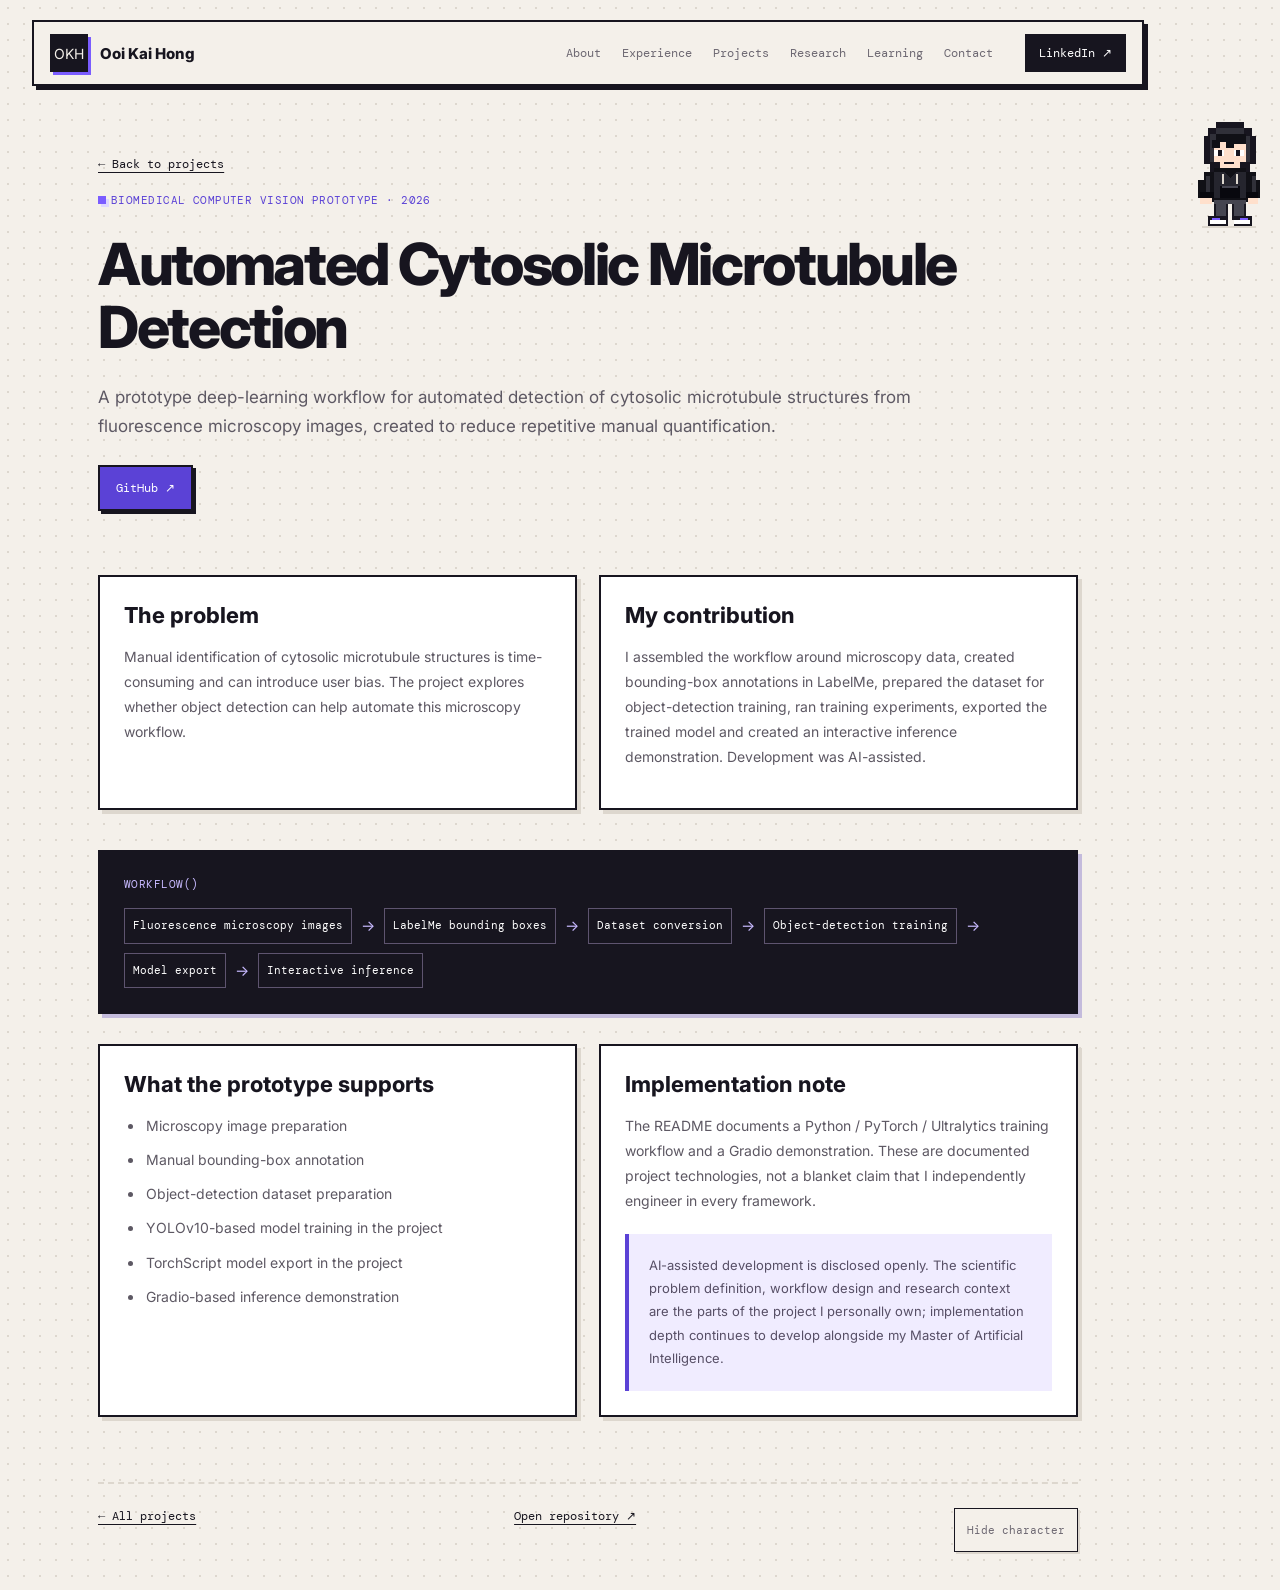
==== projects/automated-cytosolic-microtubule.html @ 11582b39 "Redesign portfolio as pixel RPG with interactive hoodie companion Keep readable typography and origi" ====
<!doctype html>
<html lang="en">
<head>
<meta charset="utf-8"><meta name="viewport" content="width=device-width, initial-scale=1">
<meta name="description" content="Automated Cytosolic Microtubule Detection — Ooi Kai Hong project page.">
<title>Automated Cytosolic Microtubule Detection — Ooi Kai Hong</title>
<link rel="icon" href="../assets/favicon.svg" type="image/svg+xml">
<link rel="preconnect" href="https://fonts.googleapis.com"><link rel="preconnect" href="https://fonts.gstatic.com" crossorigin>
<link href="https://fonts.googleapis.com/css2?family=DM+Mono:wght@400;500&amp;family=Inter:wght@400;500;600;700;800&amp;display=swap" rel="stylesheet">
<link rel="stylesheet" href="../styles.css?v=rpg-1">
<link rel="stylesheet" href="../assets/companion.css?v=4">
</head>
<body>
<a class="skip-link" href="#main-content">Skip to content</a>
<div class="site-shell">
<header class="topbar" id="top">
<a class="brand interactive" href="../index.html#top"><span class="brand-mark">OKH</span><span class="brand-name">Ooi Kai Hong</span></a>
<button class="menu-toggle" type="button" aria-expanded="false" aria-controls="site-nav"><span aria-hidden="true">▤</span> Menu</button><nav id="site-nav" class="nav"><a href="../index.html#about">About</a><a href="../index.html#experience">Experience</a><a href="../index.html#projects">Projects</a><a href="../index.html#research">Research</a><a href="../index.html#learning">Learning</a><a href="../index.html#contact">Contact</a></nav>
<a class="topbar-cta interactive" href="https://www.linkedin.com/in/mk-990801" target="_blank" rel="noreferrer">LinkedIn ↗</a>
</header>
<main class="project-page" id="main-content">
<section class="detail-hero"><a class="back-link interactive" href="../index.html#projects">← Back to projects</a><div class="detail-kicker">Biomedical computer vision prototype · 2026</div><h1>Automated Cytosolic Microtubule Detection</h1><p class="detail-lede">A prototype deep-learning workflow for automated detection of cytosolic microtubule structures from fluorescence microscopy images, created to reduce repetitive manual quantification.</p><div class="detail-actions"><a class="btn btn-primary interactive" href="https://github.com/mansonmyr/Automated-cytosolic-microtubule-using-object-detection-ML" target="_blank" rel="noreferrer">GitHub ↗</a></div></section>
<section class="detail-grid">
<article class="detail-card"><h2>The problem</h2><p>Manual identification of cytosolic microtubule structures is time-consuming and can introduce user bias. The project explores whether object detection can help automate this microscopy workflow.</p></article>
<article class="detail-card"><h2>My contribution</h2><p>I assembled the workflow around microscopy data, created bounding-box annotations in LabelMe, prepared the dataset for object-detection training, ran training experiments, exported the trained model and created an interactive inference demonstration. Development was AI-assisted.</p></article>
</section>
<section class="flow-box"><div class="code-label">workflow()</div><div class="flow-row"><span>Fluorescence microscopy images</span><i>→</i><span>LabelMe bounding boxes</span><i>→</i><span>Dataset conversion</span><i>→</i><span>Object-detection training</span><i>→</i><span>Model export</span><i>→</i><span>Interactive inference</span></div></section>
<section class="detail-grid">
<article class="detail-card"><h2>What the prototype supports</h2><ul><li>Microscopy image preparation</li><li>Manual bounding-box annotation</li><li>Object-detection dataset preparation</li><li>YOLOv10-based model training in the project</li><li>TorchScript model export in the project</li><li>Gradio-based inference demonstration</li></ul></article>
<article class="detail-card"><h2>Implementation note</h2><p>The README documents a Python / PyTorch / Ultralytics training workflow and a Gradio demonstration. These are documented project technologies, not a blanket claim that I independently engineer in every framework.</p><div class="note-box">AI-assisted development is disclosed openly. The scientific problem definition, workflow design and research context are the parts of the project I personally own; implementation depth continues to develop alongside my Master of Artificial Intelligence.</div></article>
</section>
<div class="detail-footer"><a class="interactive" href="../index.html#projects">← All projects</a><a class="interactive" href="https://github.com/mansonmyr/Automated-cytosolic-microtubule-using-object-detection-ML" target="_blank" rel="noreferrer">Open repository ↗</a></div>
</main>
</div>
<script src="../script.js?v=rpg-1" defer></script><script src="../assets/companion.js?v=5" defer></script></body>
</html>
---- styles.css ----
:root{--bg:#f4f0ea;--card:#fff;--ink:#17151f;--muted:#6d6872;--line:#ddd7ce;--purple:#7a5cff;--purple-dark:#5b42d6;--mint:#d9f4d6;--orange:#ffe0cc;--blue:#dceaff;--lavender:#f0ecff;--mono:'DM Mono',monospace;--pixel:'Inter',system-ui,sans-serif;--shadow:5px 5px 0 var(--ink)}
*{box-sizing:border-box}html{scroll-behavior:smooth;scroll-padding-top:110px}body{margin:0;background:var(--bg);color:var(--ink);font:15px/1.7 'Inter',system-ui,sans-serif;background-image:radial-gradient(var(--line) .8px,transparent .8px);background-size:16px 16px}a{color:inherit;text-underline-offset:4px}button,a,summary{touch-action:manipulation}button{font:inherit;cursor:pointer}button:disabled{cursor:default}img,svg{max-width:100%}a:focus-visible,button:focus-visible,summary:focus-visible,[tabindex]:focus-visible{outline:3px solid var(--purple-dark);outline-offset:5px}::selection{background:#ded7ff;color:var(--ink)}
.site-shell{width:min(1180px,calc(100% - 64px));margin:auto}.skip-link{position:fixed;top:-100px;left:20px;z-index:100;background:var(--ink);color:#fff;padding:12px}.skip-link:focus{top:10px}
.topbar{position:sticky;top:16px;z-index:30;margin-top:20px;display:grid;grid-template-columns:1fr auto auto;align-items:center;gap:24px;padding:12px 16px;background:var(--bg);border:2px solid var(--ink);box-shadow:4px 4px 0 var(--ink)}
.brand{display:inline-flex;align-items:center;gap:12px;text-decoration:none;justify-self:start}.brand-mark{display:grid;place-items:center;width:38px;height:38px;background:var(--ink);color:var(--bg);font:14px var(--pixel);border:2px solid var(--ink);box-shadow:3px 3px 0 var(--purple)}.brand-name{font:600 19px var(--pixel)}
.nav{display:flex;align-items:center;gap:5px;font:12px var(--mono)}.nav a{text-decoration:none;padding:8px;color:var(--muted)}.nav a:hover,.nav a[aria-current=location]{background:var(--lavender);color:var(--purple-dark);box-shadow:inset 0 -3px var(--purple-dark)}.topbar-cta{padding:9px 12px;background:var(--ink);color:#fff;font:12px var(--mono);text-decoration:none;border:2px solid var(--ink)}.topbar-cta:hover{background:var(--purple-dark)}.menu-toggle{display:none}
.section-pad{padding:80px 0;border-bottom:2px dashed var(--line)}.hero{display:grid;grid-template-columns:1.2fr 1fr;gap:56px;padding:64px 0 60px;align-items:center;border:0}.eyebrow,.code-label,.section-kicker,.learning-state,.timeline-label,.detail-kicker{font:11px/1.6 var(--mono);letter-spacing:.04em;text-transform:uppercase}.eyebrow{color:var(--purple-dark);display:flex;align-items:center;gap:9px}.status-dot{display:inline-block;width:9px;height:9px;background:var(--purple);box-shadow:3px -3px 0 #ded7ff;flex-shrink:0}
h1,h2,h3{overflow-wrap:break-word}h1{font:600 clamp(34px,4.3vw,56px)/1.12 var(--pixel);letter-spacing:-.02em;margin:23px 0;max-width:900px}.accent{color:var(--purple-dark)}.hero-lede{font-size:16px;color:#5c5762;max-width:620px;margin:0}.hero-actions{display:flex;flex-wrap:wrap;gap:12px;margin-top:26px}.btn{display:inline-flex;align-items:center;justify-content:center;min-height:46px;padding:11px 16px;font:12px/1.4 var(--mono);border:2px solid var(--ink);box-shadow:3px 3px 0 var(--ink);text-decoration:none;background:var(--bg);transition:transform .12s,box-shadow .12s}.btn-primary{background:var(--purple-dark);color:#fff}.btn-secondary{background:var(--card)}.btn:hover{transform:translate(-2px,-2px);box-shadow:5px 5px 0 var(--ink)}.btn:active{transform:translate(2px,2px);box-shadow:1px 1px 0 var(--ink)}
.hero-proof{display:grid;grid-template-columns:repeat(3,1fr);gap:10px;margin-top:30px}.hero-proof>div{padding:12px 0;border-top:2px solid var(--ink)}.hero-proof strong,.hero-proof span{display:block}.hero-proof strong{font:600 28px var(--pixel);color:var(--purple-dark)}.hero-proof span{font:10px/1.6 var(--mono);color:var(--muted);margin-top:4px}
.hero-card{background:var(--ink);color:#fff;border:3px solid var(--ink);box-shadow:6px 6px 0 #bfb4ed;align-self:center}.scene-bar{display:flex;justify-content:space-between;padding:9px 12px;background:var(--ink);font:9px var(--mono);color:#eee9ff}.scene-bar span:last-child{color:var(--mint);letter-spacing:4px}.pixel-scene{background:var(--blue);border-bottom:3px solid var(--ink);line-height:0}.pixel-scene svg{display:block;width:100%;height:auto;max-height:275px;object-fit:cover;image-rendering:pixelated}.hero-card>.code-label{padding:18px 20px 0;color:#c8baff;font-size:10px}.hero-card h2{font:500 25px/1.15 var(--pixel);margin:7px 20px 18px}.mini-list{display:grid;grid-template-columns:1fr 1fr;gap:14px;padding:0 20px 20px}.mini-list>div{display:grid;grid-template-columns:22px 1fr;gap:2px 7px;border-top:1px solid #4f495d;padding-top:10px}.mini-list span{grid-row:span 2;color:#c8baff;font:10px var(--mono);padding-top:3px}.mini-list b{font-size:12px}.mini-list p{margin:3px 0 0;font-size:10px;line-height:1.6;color:#c5bece}
.chapter-map{display:grid;grid-template-columns:repeat(4,1fr);position:relative;border:2px solid var(--ink);background:var(--card);box-shadow:4px 4px 0 var(--line);padding-top:32px}.map-label{position:absolute;top:0;left:0;background:var(--ink);color:#fff;padding:5px 12px;font:10px var(--mono)}.chapter-map a{padding:15px 12px;font:12px var(--mono);text-decoration:none;border-right:1px solid var(--line)}.chapter-map a:last-child{border:0}.chapter-map a span{font:16px var(--pixel);margin-right:8px;color:var(--purple-dark)}.chapter-map a:hover{background:var(--lavender)}
.section-kicker{color:var(--purple-dark);display:inline-flex;align-items:center;gap:10px}.section-kicker:before,.detail-kicker:before{content:'';display:inline-block;width:8px;height:8px;background:var(--purple);box-shadow:3px 3px 0 #ded7ff;margin-right:5px}.section-heading-row{display:flex;justify-content:space-between;align-items:end;gap:32px;margin:18px 0 30px}.section-heading-row h2,.about-grid h2{font:600 clamp(28px,3.4vw,42px)/1.1 var(--pixel);margin:0;max-width:780px}.section-heading-row p,.about-copy p{color:var(--muted);font-size:15px;max-width:760px}.two-col{display:grid;grid-template-columns:.8fr 1.2fr;gap:64px;margin-top:25px}.about-copy p:first-child{margin-top:0}.about-copy{background:var(--bg)}.fact-row{display:grid;grid-template-columns:1fr 1fr;gap:18px;margin-top:24px}
.fact-card,.metric-card,.timeline-card,.project-card,.edu-card,.learning-card,.skill-card,.verify-card,.detail-card{border:2px solid var(--ink);border-radius:0;background:var(--card);box-shadow:4px 4px 0 var(--line)}.fact-card{padding:18px;text-decoration:none}.fact-card span{font:10px var(--mono);color:var(--muted)}.fact-card strong,.fact-card small{display:block}.fact-card strong{font:600 21px var(--pixel);margin-top:5px}.fact-card small{font-size:11px;color:var(--muted);margin-top:5px}.fact-card:hover{background:var(--lavender)}
.compact-grid{display:grid;grid-template-columns:repeat(4,1fr);gap:18px;padding:36px 0}.metric-card{padding:18px}.metric-card span{font:10px var(--mono);color:var(--purple-dark)}.metric-card strong{display:block;font:600 22px/1.1 var(--pixel);margin:10px 0}.metric-card p{font-size:12px;color:var(--muted);margin:0}
.scroll-rail{display:flex;gap:20px;overflow-x:auto;overflow-y:hidden;scrollbar-width:thin;scrollbar-color:var(--purple) var(--line);scroll-snap-type:x mandatory;padding:5px 4px 24px}.grab-rail{cursor:grab;touch-action:pan-x pan-y}.grab-rail.grabbing{cursor:grabbing;user-select:none;scroll-snap-type:none}.timeline-card{flex:0 0 min(365px,80vw);scroll-snap-align:start;min-height:310px;padding:23px;position:relative}.timeline-primary{background:var(--lavender)}.timeline-clinical{background:#eef8eb}.timeline-date{font:11px var(--mono);color:var(--muted)}.timeline-label{color:var(--purple-dark);margin-top:25px}.timeline-card h3{font:600 28px/1.15 var(--pixel);margin:8px 0}.timeline-card>strong{font-size:12px}.timeline-card p{font-size:13px;color:#5d5863}.mini-tags,.chip-row,.project-flow{display:flex;flex-wrap:wrap;align-items:center;gap:7px;margin-top:18px}.mini-tags span,.chip-row span,.project-flow span{font:10px/1.5 var(--mono);padding:5px 7px;border:1px solid var(--line);background:var(--bg);color:#5d5863}.project-flow i{font-style:normal;color:var(--purple-dark)}.rail-controls{display:flex;gap:10px}.rail-btn{width:44px;height:44px;background:var(--card);border:2px solid var(--ink);box-shadow:3px 3px 0 var(--ink);font:20px var(--mono)}.rail-btn:hover{background:var(--lavender)}
.project-grid{display:grid;grid-template-columns:repeat(2,minmax(0,1fr));gap:22px}.project-card{display:flex;flex-direction:column;text-decoration:none;padding:26px;min-height:300px;position:relative;transition:transform .15s,box-shadow .15s}.project-card:hover{transform:translate(-3px,-3px);box-shadow:7px 7px 0 var(--ink)}.project-card.featured{grid-column:1/-1;background:var(--lavender);min-height:280px;padding-right:190px}.project-top,.project-footer{display:flex;justify-content:space-between;align-items:center;gap:12px}.tag{display:inline-flex;padding:5px 8px;border:1px solid var(--ink);font:10px/1.4 var(--mono)}.tag-purple{background:#ded7ff}.tag-green{background:var(--mint)}.tag-orange{background:var(--orange)}.tag-blue{background:var(--blue)}.year{font:11px var(--mono);color:var(--muted)}.project-card h3{font:600 32px/1.05 var(--pixel);margin:20px 0 12px}.project-card p{font-size:14px;color:#5d5863;margin:0 0 8px;max-width:760px}.project-footer{margin-top:auto;padding-top:20px;border-top:1px dashed var(--ink);font:11px/1.6 var(--mono)}.project-footer span:last-child{color:var(--purple-dark)}.project-card .chip-row,.project-card .project-flow{margin-bottom:22px}.text-link{font:12px/1.5 var(--mono)}
.inventory-icon{width:44px;height:44px;position:relative;background:var(--blue);border:2px solid var(--ink);box-shadow:3px 3px 0 var(--ink);margin-bottom:18px}.featured .inventory-icon{position:absolute;width:110px;height:110px;right:36px;top:75px;background:var(--mint);box-shadow:6px 6px 0 var(--ink)}.inventory-icon i{position:absolute;inset:10px;background:var(--purple-dark);clip-path:polygon(0 0,50% 0,50% 25%,100% 25%,100% 75%,75% 75%,75% 100%,25% 100%,25% 75%,0 75%)}.featured .inventory-icon i{inset:24px;clip-path:polygon(40% 0,70% 0,70% 20%,55% 20%,55% 45%,75% 45%,75% 65%,60% 65%,60% 80%,100% 80%,100% 100%,0 100%,0 80%,30% 80%,40% 70%,40% 50%,25% 50%,25% 30%,40% 30%)}.icon-coin{background:var(--orange)}.icon-coin i{clip-path:polygon(25% 0,75% 0,75% 15%,100% 15%,100% 85%,75% 85%,75% 100%,25% 100%,25% 85%,0 85%,0 15%,25% 15%);background:var(--purple-dark)}.icon-grid i{clip-path:none;background:repeating-linear-gradient(0deg,var(--purple-dark) 0 5px,transparent 5px 8px),repeating-linear-gradient(90deg,var(--purple-dark) 0 5px,transparent 5px 8px)}.icon-flask{background:var(--mint)}.icon-flask i{clip-path:polygon(25% 0,75% 0,75% 15%,60% 15%,60% 45%,100% 80%,100% 100%,0 100%,0 80%,40% 45%,40% 15%,25% 15%)}
.research-grid{display:grid;grid-template-columns:.65fr 1.35fr;gap:26px}.research-rail{display:grid;gap:18px;align-content:start}.rail-card{background:var(--ink);color:#fff;padding:22px;border:2px solid var(--ink);box-shadow:4px 4px 0 #c4bbdc}.rail-card span{font:10px var(--mono);color:#c5bece}.rail-card strong{display:block;font:500 23px/1.15 var(--pixel);margin:12px 0}.rail-card p{font-size:12px;color:#c5bece}.pub-list{background:var(--card);border:2px solid var(--ink);box-shadow:4px 4px 0 var(--line);min-width:0}.pub{padding:22px;border-bottom:1px dashed var(--line)}.pub:last-child{border-bottom:0}.pub span{font:10px/1.6 var(--mono);color:var(--purple-dark)}.pub h3{font:600 19px/1.35 'Inter',sans-serif;margin:10px 0}.pub p{font-size:12px;color:var(--muted);overflow-wrap:anywhere}.pub-link{display:inline-block;margin-top:12px;font:11px var(--mono)}.pub-more summary{padding:18px 22px;font:12px var(--mono);border-top:2px solid var(--ink);cursor:pointer;background:var(--lavender)}.pub.compact h3{font-size:16px}
.education-grid{display:grid;grid-template-columns:repeat(2,minmax(0,1fr));gap:22px}.edu-card{padding:23px;min-height:225px}.edu-card.current{background:var(--lavender)}.edu-card h3{font:600 28px/1.15 var(--pixel);margin:20px 0 8px}.edu-card p,.edu-card small{font-size:12px;color:var(--muted)}.edu-card strong{display:block;font:12px var(--mono);margin:20px 0 8px}.edu-card small{display:block;line-height:1.7}
.learning-grid,.skills-grid{display:grid;grid-template-columns:repeat(2,minmax(0,1fr));gap:20px}.learning-card,.skill-card{padding:22px}.featured-learning{grid-column:1/-1;background:var(--ink);color:#fff}.learning-state{color:var(--purple-dark)}.featured-learning .learning-state{color:#c8baff}.learning-card h3{font:600 25px/1.2 var(--pixel);margin:10px 0 6px}.learning-card p{font-size:12px;color:var(--muted);margin:0}.learning-meta{font-size:12px;color:#5d5863;margin-top:12px}.featured-learning p,.featured-learning .learning-meta{color:#c5bece}.learning-link{font-weight:600;display:inline-block}.learning-note{margin-top:24px;padding:18px;background:var(--lavender);border-left:4px solid var(--purple-dark);font-size:12px}.skill-level{display:inline-block;border:1px solid var(--ink);padding:5px 7px;font:10px var(--mono)}.established{background:var(--mint)}.developing{background:#ded7ff}.project{background:var(--orange)}.skill-card:last-child{grid-column:1/-1}.skill-card h3{font:600 26px/1.2 var(--pixel);margin:14px 0 10px}.skill-card p{font-size:13px;color:#5d5863;margin:0}
.verify-grid{display:grid;grid-template-columns:repeat(3,minmax(0,1fr));gap:22px}.verify-card{padding:24px;text-decoration:none}.verify-card span{font:10px var(--mono);color:var(--muted)}.verify-card strong{display:block;font:600 26px var(--pixel);margin-top:12px}.verify-card p{font-size:12px;color:var(--muted);margin:8px 0 0}.verify-card:hover{background:var(--lavender)}
.contact-card{padding:40px;background:var(--mint);border:3px solid var(--ink);box-shadow:6px 6px 0 var(--ink)}.contact-card h2{font:600 clamp(32px,4vw,52px)/1.1 var(--pixel);margin:16px 0}.contact-card>p{max-width:760px;color:#44574a}.contact-meta{display:flex;flex-wrap:wrap;gap:10px 22px;font:11px/1.6 var(--mono);margin-top:28px;color:#44574a}.footer{display:flex;justify-content:space-between;gap:20px;padding:28px 0 40px;font:11px/1.6 var(--mono);color:var(--muted)}
.project-page{max-width:980px;margin:auto}.detail-hero{padding:64px 0 36px}.back-link{display:inline-block;margin-bottom:20px;font:12px var(--mono)}.detail-kicker{color:var(--purple-dark)}.detail-hero h1{font-size:clamp(32px,5.3vw,60px)}.detail-lede{font-size:17px;color:#5d5863;max-width:850px}.detail-actions{display:flex;flex-wrap:wrap;gap:14px;margin-top:24px}.detail-grid{display:grid;grid-template-columns:repeat(2,minmax(0,1fr));gap:22px;margin:28px 0}.detail-card{padding:24px;margin-bottom:10px;min-width:0}.detail-card h2{font:600 28px/1.15 var(--pixel);margin:0 0 14px}.detail-card h3{font:600 24px/1.2 var(--pixel);margin:0 0 12px}.detail-card p,.detail-card li{font-size:14px;color:#5d5863;line-height:1.8}.detail-card ul{margin:0;padding-left:20px}.detail-card li{padding-left:2px;margin-bottom:9px}.flow-box{margin:30px 0;padding:24px;background:var(--ink);color:#fff;border:2px solid var(--ink);box-shadow:4px 4px 0 #c4bbdc}.flow-box .code-label{color:#c8baff}.flow-row{display:flex;flex-wrap:wrap;align-items:center;gap:9px;margin-top:15px}.flow-row span{padding:8px;border:1px solid #5e546f;font:11px/1.6 var(--mono)}.flow-row i{font-style:normal;color:#c8baff}.note-box,.lineage-note{padding:20px;background:var(--lavender);border-left:4px solid var(--purple-dark);font-size:13px;color:#574f66;line-height:1.8}.note-box{margin-top:20px}.lineage-note{margin:25px 0}.project-lineage{margin:45px 0}.project-lineage h2,.project-page section[aria-labelledby]>h2{font:600 32px/1.2 var(--pixel)}.project-lineage>p{font-size:15px;max-width:85ch}.project-figure{margin:28px 0;min-width:0}.project-figure img{display:block;width:100%;height:auto;border:2px solid var(--ink);box-shadow:4px 4px 0 var(--line)}.project-figure figcaption{font:11px/1.8 var(--mono);color:var(--muted);margin-top:12px}.screenshot-grid{display:grid;grid-template-columns:repeat(2,minmax(0,1fr));gap:24px}.detail-footer{display:flex;justify-content:space-between;gap:22px;border-top:2px dashed var(--line);margin:55px 0 38px;padding-top:24px;font:12px var(--mono)}
@media(max-width:1050px){.topbar{gap:12px}.nav{font-size:10px}.nav a{padding:7px}.hero{gap:30px;grid-template-columns:1.1fr 1fr}h1{font-size:43px}.hero-card h2{font-size:23px}.hero-lede{font-size:15px}.chapter-map a{font-size:10px;padding:15px 9px}.chapter-map a span{display:block}.two-col{gap:35px}.project-card.featured{padding-right:160px}.featured .inventory-icon{right:28px;width:90px;height:90px}}
@media(max-width:850px){.site-shell{width:calc(100% - 40px)}.topbar{grid-template-columns:1fr auto auto;top:10px;gap:14px}.menu-toggle{display:inline-flex;align-items:center;gap:6px;background:var(--card);border:2px solid var(--ink);padding:10px;font:11px var(--mono);min-height:42px}.nav{display:none}.nav.is-open{display:grid;grid-template-columns:1fr 1fr;position:absolute;top:calc(100% + 9px);left:-2px;right:-2px;background:var(--bg);border:2px solid var(--ink);box-shadow:4px 4px 0 var(--ink);padding:10px;font-size:12px}.nav a{padding:12px}.hero{grid-template-columns:1fr;gap:36px;padding-top:48px}.hero-copy{max-width:680px}h1{font-size:clamp(36px,6.8vw,54px)}.hero-card{max-width:580px;width:100%;justify-self:center}.pixel-scene svg{max-height:290px}.hero-proof{max-width:560px}.two-col,.research-grid{grid-template-columns:1fr;gap:24px}.chapter-map{grid-template-columns:1fr 1fr}.chapter-map a{font-size:12px;padding:16px;border-bottom:1px solid var(--line)}.chapter-map a span{display:inline}.chapter-map a:nth-child(3){border-right:0}.compact-grid{grid-template-columns:repeat(2,minmax(0,1fr))}.verify-grid{grid-template-columns:1fr}.section-pad{padding:60px 0}.project-card.featured{padding-right:150px}.section-heading-row{gap:20px}.section-heading-row h2,.about-grid h2{font-size:34px}.detail-hero{padding-top:45px}}
@media(max-width:580px){html{scroll-padding-top:100px}.site-shell{width:calc(100% - 32px)}.topbar{gap:10px;padding:10px;top:8px;margin-top:12px}.brand-name{font-size:16px}.brand-mark{width:30px;height:32px;font-size:11px}.brand{gap:8px}.topbar-cta{display:none}.topbar{grid-template-columns:1fr auto}.menu-toggle{font-size:11px;padding:9px}.hero{padding-top:38px;gap:32px}h1{font-size:clamp(32px,8vw,43px);line-height:1.12;letter-spacing:-.015em}.eyebrow{font-size:9px}.hero-lede{font-size:15px}.hero-actions{gap:12px}.btn{font-size:11px;padding:10px 12px}.hero-proof{gap:8px}.hero-proof strong{font-size:26px}.hero-proof span{font-size:9px}.scene-bar{font-size:8px}.mini-list{padding:0 16px 18px;gap:12px}.hero-card h2{margin-left:16px;margin-right:16px}.hero-card>.code-label{padding-left:16px}.chapter-map a{font-size:10px;padding:15px 9px}.chapter-map a span{font-size:13px;margin-right:4px}.section-heading-row{flex-direction:column;align-items:start}.section-heading-row h2,.about-grid h2{font-size:31px}.section-heading-row p,.about-copy p{font-size:14px}.section-kicker{font-size:10px}.fact-row,.compact-grid,.project-grid,.education-grid,.learning-grid,.skills-grid,.detail-grid,.screenshot-grid{grid-template-columns:1fr}.featured-learning,.skill-card:last-child,.project-card.featured{grid-column:auto}.project-card.featured{padding:24px}.featured .inventory-icon{position:relative;top:auto;right:auto;width:52px;height:52px;margin:0 0 20px;box-shadow:3px 3px 0 var(--ink)}.featured .inventory-icon i{inset:12px}.project-card{padding:24px;min-height:290px}.project-card h3{font-size:29px}.project-top{align-items:start}.tag{font-size:9px}.project-footer{font-size:10px}.project-footer span:last-child{text-align:right}.project-card.featured p{font-size:14px}.research-rail{grid-template-columns:1fr}.pub h3{font-size:17px}.pub{padding:20px}.contact-card{padding:26px 22px}.contact-card>p{font-size:14px}.contact-meta{font-size:10px}.footer{flex-direction:column;gap:8px}.detail-hero h1{font-size:clamp(32px,9vw,46px);line-height:1.1}.detail-lede{font-size:15px}.detail-card{padding:22px}.detail-footer{flex-direction:column}.detail-kicker{font-size:10px}.flow-box{padding:20px}.project-figure figcaption{font-size:10px}.timeline-card{flex-basis:calc(100vw - 72px);min-height:320px}}
@media(prefers-reduced-motion:reduce){html{scroll-behavior:auto}*,*:before,*:after{transition:none!important;animation:none!important}.scroll-rail{scroll-behavior:auto}}
@media print{body{background:#fff}.topbar,.chapter-map,.hero-card,.menu-toggle,.hero-actions,.rail-controls{display:none}.site-shell{width:100%}.section-pad{padding:24px 0}.hero{display:block;padding:0}.project-card,.timeline-card,.detail-card,.skill-card{box-shadow:none;break-inside:avoid}.scroll-rail{display:block;overflow:visible}.timeline-card{margin-bottom:15px}.project-grid,.two-col,.research-grid{display:block}a{color:#000}.hero-proof{max-width:600px}}

/* Clear typography: pixel treatment belongs to artwork and UI frames. */
.hero h1{font-size:clamp(34px,4vw,49px);line-height:1.13;letter-spacing:-.04em;font-weight:800}
.section-heading-row h2,.about-grid h2{font-size:clamp(28px,3vw,38px);letter-spacing:-.035em;font-weight:800;line-height:1.15}
.project-card h3{font-size:28px;font-weight:800;letter-spacing:-.03em;line-height:1.15}
.timeline-card h3{font-size:24px;font-weight:800;line-height:1.15}
.brand-name{font-size:15px;font-weight:800}.hero-card h2{font-size:22px;line-height:1.25;font-weight:700}
.metric-card strong,.fact-card strong,.verify-card strong{font-size:19px;line-height:1.25;font-weight:750}
.edu-card h3,.learning-card h3,.skill-card h3,.detail-card h2,.detail-card h3{font-size:22px;line-height:1.3;font-weight:750}
.detail-hero h1{font-size:clamp(32px,5vw,58px);font-weight:800;letter-spacing:-.04em;line-height:1.1}
.project-lineage h2,.project-page section[aria-labelledby]>h2{font-size:30px;font-weight:750;line-height:1.2}
.contact-card h2{font-size:clamp(30px,4vw,48px);letter-spacing:-.03em;font-weight:800}.rail-card strong{font-size:21px;line-height:1.3;font-weight:700}
@media(max-width:580px){.hero h1{font-size:clamp(30px,7.5vw,40px)}.brand-name{font-size:14px}.project-card h3{font-size:25px}.hero-card h2{font-size:21px}.detail-hero h1{font-size:clamp(30px,8vw,44px)}}

.email-panel{margin-top:22px;padding:18px;border:2px solid var(--ink);background:var(--card);box-shadow:3px 3px 0 var(--ink);max-width:540px}.email-panel[hidden]{display:none}.email-panel label{display:block;font-size:13px;font-weight:600;margin-bottom:10px}.email-copy-row{display:flex;gap:12px;align-items:center;flex-wrap:wrap}.email-copy-row input{min-width:0;flex:1 1 220px;width:100%;padding:12px;border:2px solid var(--ink);border-radius:0;background:var(--bg);color:var(--ink);font:15px/1.4 Inter,sans-serif}.email-panel p{font-size:12px;margin:12px 0 0;color:var(--muted)}
---- assets/companion.css ----
/* The character has its own lane, so it never sits over portfolio text. */
body.has-companion{padding-inline-end:104px}
.scroll-companion{position:fixed;top:0;left:0;width:80px;height:112px;z-index:40;pointer-events:none;transition:transform 150ms ease-out;will-change:transform;contain:layout style}
.scroll-companion[hidden]{display:none}.researcher-sprite{display:block;width:100%;height:100%;overflow:visible;image-rendering:pixelated}.sprite-facing{height:100%;transform-origin:center}.faces-left .sprite-facing{transform:scaleX(-1)}
.sprite-arm{transform-box:fill-box;transform-origin:50% 5%}.sprite-leg{transform-box:fill-box;transform-origin:50% 0%}
.is-walking .leg-left{animation:companion-step .32s steps(2,end) infinite}.is-walking .leg-right{animation:companion-step .32s steps(2,end) infinite reverse}.is-walking .arm-left{animation:companion-swing .32s steps(2,end) infinite reverse}.is-walking .arm-right{animation:companion-swing .32s steps(2,end) infinite}.is-walking .sprite-body{animation:companion-bob .32s steps(2,end) infinite}
.companion-trail{position:relative;height:142px;margin-top:8px;margin-bottom:0;overflow:hidden}.trail-sign{position:absolute;bottom:14px;right:12px;font:9px/1.4 var(--mono);color:var(--muted);border:1px solid var(--line);padding:5px 8px;background:var(--bg)}.trail-ground{position:absolute;bottom:5px;left:12px;right:12px;height:3px;background:repeating-linear-gradient(90deg,var(--purple-dark) 0 7px,transparent 7px 13px)}.companion-trail.companion-disabled{display:none}
.companion-bubble{position:absolute;right:calc(100% + 10px);bottom:78%;width:var(--bubble-width,228px);padding:14px 16px;background:var(--card);border:2px solid var(--ink);box-shadow:4px 4px 0 var(--ink);color:var(--ink);font:700 16px/1.45 'Inter',sans-serif;white-space:normal}.companion-bubble[hidden]{display:none}.companion-bubble span{font-size:12px;font-weight:400}.companion-bubble:after{content:'';position:absolute;right:-8px;bottom:14px;width:12px;height:12px;border-top:2px solid var(--ink);border-right:2px solid var(--ink);background:var(--card);transform:rotate(45deg)}.bubble-right .companion-bubble{right:auto;left:calc(100% + 10px)}.bubble-right .companion-bubble:after{right:auto;left:-8px;transform:rotate(225deg)}
.cv-flight{position:fixed;inset:0;z-index:150;pointer-events:none;perspective:900px;perspective-origin:50% 50%;overflow:hidden}
.cv-flight[hidden]{display:none}
.cv-paper{position:absolute;left:0;top:0;box-sizing:border-box;width:clamp(120px,24vw,180px);aspect-ratio:3/4;padding:14px;background:#fff;border:2px solid var(--ink);box-shadow:9px 12px 0 #17151f26;display:flex;flex-direction:column;gap:12px;color:var(--ink);font:700 10px/1.4 'Inter',sans-serif;transform-origin:center;backface-visibility:hidden;will-change:transform,opacity}
.cv-paper-label{font-size:7px;letter-spacing:1px;color:var(--purple-dark)}.cv-paper strong{font-size:15px;line-height:1.25}.cv-paper-rule{height:4px;background:var(--purple)}.cv-paper-lines{height:72px;background:repeating-linear-gradient(to bottom,#ddd7ce 0 3px,transparent 3px 12px)}.cv-paper-stamp{align-self:flex-end;background:var(--mint,#d9f4d6);border:2px solid var(--ink);padding:4px 9px;font-size:16px}
.is-celebrating .arm-right{animation:companion-throw .8s steps(4,end) both}
.companion-toggle{align-self:start;border:1px solid var(--ink);background:var(--bg);padding:9px 12px;min-height:44px;color:var(--muted);font:11px var(--mono);box-shadow:2px 2px 0 var(--line)}.companion-toggle:hover{background:var(--lavender);color:var(--ink)}
.companion-status{position:fixed;width:1px;height:1px;padding:0;margin:-1px;overflow:hidden;clip-path:inset(50%);white-space:nowrap}
@keyframes companion-step{0%,100%{transform:translateY(0) rotate(-12deg)}50%{transform:translateY(-1px) rotate(14deg)}}
@keyframes companion-swing{0%,100%{transform:rotate(-12deg)}50%{transform:rotate(12deg)}}
@keyframes companion-bob{0%,100%{transform:translateY(0)}50%{transform:translateY(-1px)}}
@keyframes companion-throw{0%{transform:rotate(0)}35%,65%{transform:rotate(-135deg)}100%{transform:rotate(0)}}
@media(max-width:850px){body.has-companion{padding-inline-end:88px}.scroll-companion{width:68px;height:95.2px}.companion-trail{height:126px}}
@media(max-width:580px){body.has-companion{padding-inline-end:74px}.scroll-companion{width:56px;height:78.4px}.companion-trail{height:112px}.trail-sign{font-size:8px;bottom:14px;right:10px;max-width:180px}.companion-bubble{padding:11px 12px;font-size:15px}.companion-bubble span{font-size:11px}.footer{align-items:start}.companion-toggle{font-size:10px}}
@media(prefers-reduced-motion:reduce){.scroll-companion{transition:none}.scroll-companion *{animation:none!important}.cv-flight{display:none!important}.companion-trail{display:none}}
@media print{body.has-companion{padding:0}.scroll-companion,.companion-trail,.companion-toggle,.companion-status,.cv-flight{display:none!important}}

/* Role notes sit beside the explorer, inside the timeline trail. */
.scroll-companion.is-narrating .companion-bubble{bottom:8px;box-sizing:border-box;font:500 14px/1.5 Inter,sans-serif;padding:12px 14px}
.companion-trail{height:180px}.companion-trail .trail-sign{bottom:auto;top:8px}
@media(max-width:580px){.companion-trail{height:190px}.scroll-companion.is-narrating .companion-bubble{font-size:13px;padding:10px 12px}}
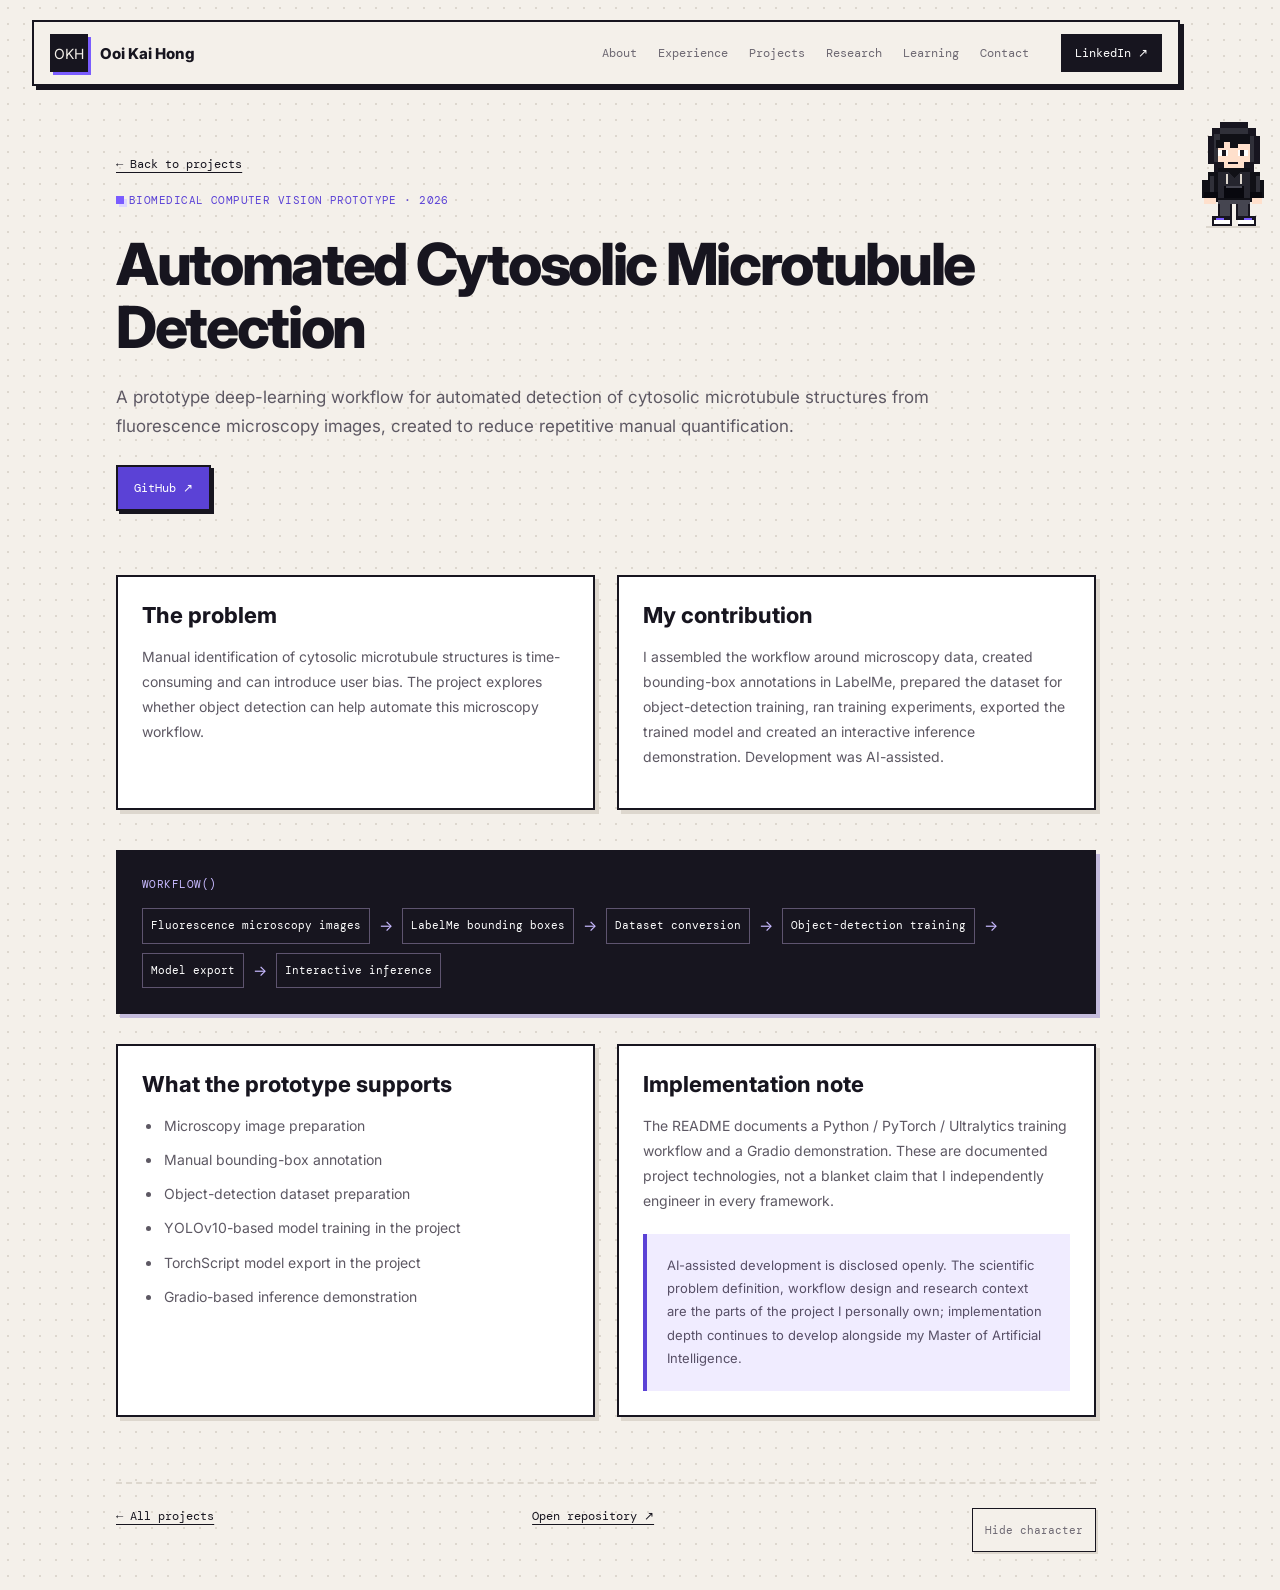
==== commit 5925554c: "Keep companion above timeline, narrow side gutter, and replace CV download Use the supplied CV_KaiHo" ====
--- a/projects/automated-cytosolic-microtubule.html
+++ b/projects/automated-cytosolic-microtubule.html
@@ -8,7 +8,7 @@
 <link rel="preconnect" href="https://fonts.googleapis.com"><link rel="preconnect" href="https://fonts.gstatic.com" crossorigin>
 <link href="https://fonts.googleapis.com/css2?family=DM+Mono:wght@400;500&amp;family=Inter:wght@400;500;600;700;800&amp;display=swap" rel="stylesheet">
 <link rel="stylesheet" href="../styles.css?v=rpg-1">
-<link rel="stylesheet" href="../assets/companion.css?v=4">
+<link rel="stylesheet" href="../assets/companion.css?v=6">
 </head>
 <body>
 <a class="skip-link" href="#main-content">Skip to content</a>
@@ -32,6 +32,6 @@
 <div class="detail-footer"><a class="interactive" href="../index.html#projects">← All projects</a><a class="interactive" href="https://github.com/mansonmyr/Automated-cytosolic-microtubule-using-object-detection-ML" target="_blank" rel="noreferrer">Open repository ↗</a></div>
 </main>
 </div>
-<script src="../script.js?v=rpg-1" defer></script><script src="../assets/companion.js?v=5" defer></script></body>
+<script src="../script.js?v=rpg-1" defer></script><script src="../assets/companion.js?v=6" defer></script></body>
 </html>
 
--- a/assets/companion.css
+++ b/assets/companion.css
@@ -1,5 +1,5 @@
 /* The character has its own lane, so it never sits over portfolio text. */
-body.has-companion{padding-inline-end:104px}
+body.has-companion{padding-inline-end:92px}
 .scroll-companion{position:fixed;top:0;left:0;width:80px;height:112px;z-index:40;pointer-events:none;transition:transform 150ms ease-out;will-change:transform;contain:layout style}
 .scroll-companion[hidden]{display:none}.researcher-sprite{display:block;width:100%;height:100%;overflow:visible;image-rendering:pixelated}.sprite-facing{height:100%;transform-origin:center}.faces-left .sprite-facing{transform:scaleX(-1)}
 .sprite-arm{transform-box:fill-box;transform-origin:50% 5%}.sprite-leg{transform-box:fill-box;transform-origin:50% 0%}
@@ -17,8 +17,8 @@
 @keyframes companion-swing{0%,100%{transform:rotate(-12deg)}50%{transform:rotate(12deg)}}
 @keyframes companion-bob{0%,100%{transform:translateY(0)}50%{transform:translateY(-1px)}}
 @keyframes companion-throw{0%{transform:rotate(0)}35%,65%{transform:rotate(-135deg)}100%{transform:rotate(0)}}
-@media(max-width:850px){body.has-companion{padding-inline-end:88px}.scroll-companion{width:68px;height:95.2px}.companion-trail{height:126px}}
-@media(max-width:580px){body.has-companion{padding-inline-end:74px}.scroll-companion{width:56px;height:78.4px}.companion-trail{height:112px}.trail-sign{font-size:8px;bottom:14px;right:10px;max-width:180px}.companion-bubble{padding:11px 12px;font-size:15px}.companion-bubble span{font-size:11px}.footer{align-items:start}.companion-toggle{font-size:10px}}
+@media(max-width:850px){body.has-companion{padding-inline-end:80px}.scroll-companion{width:68px;height:95.2px}.companion-trail{height:126px}}
+@media(max-width:580px){body.has-companion{padding-inline-end:68px}.scroll-companion{width:56px;height:78.4px}.companion-trail{height:112px}.trail-sign{font-size:8px;bottom:14px;right:10px;max-width:180px}.companion-bubble{padding:11px 12px;font-size:15px}.companion-bubble span{font-size:11px}.footer{align-items:start}.companion-toggle{font-size:10px}}
 @media(prefers-reduced-motion:reduce){.scroll-companion{transition:none}.scroll-companion *{animation:none!important}.cv-flight{display:none!important}.companion-trail{display:none}}
 @media print{body.has-companion{padding:0}.scroll-companion,.companion-trail,.companion-toggle,.companion-status,.cv-flight{display:none!important}}
 
@@ -26,3 +26,9 @@
 .scroll-companion.is-narrating .companion-bubble{bottom:8px;box-sizing:border-box;font:500 14px/1.5 Inter,sans-serif;padding:12px 14px}
 .companion-trail{height:180px}.companion-trail .trail-sign{bottom:auto;top:8px}
 @media(max-width:580px){.companion-trail{height:190px}.scroll-companion.is-narrating .companion-bubble{font-size:13px;padding:10px 12px}}
+
+/* Keep only a character-width gutter, including on wide desktop screens. */
+body.has-companion .site-shell{width:calc(100% - 40px);max-width:none;margin-inline-start:32px;margin-inline-end:8px}
+.companion-trail{position:sticky;top:104px;z-index:20;background-color:var(--bg);background-image:radial-gradient(var(--line) .8px,transparent .8px);background-size:16px 16px}
+@media(max-width:580px){body.has-companion .site-shell{width:calc(100% - 24px);margin-inline-start:16px;margin-inline-end:8px}}
+@media print{body.has-companion .site-shell{width:100%;margin:0}}
